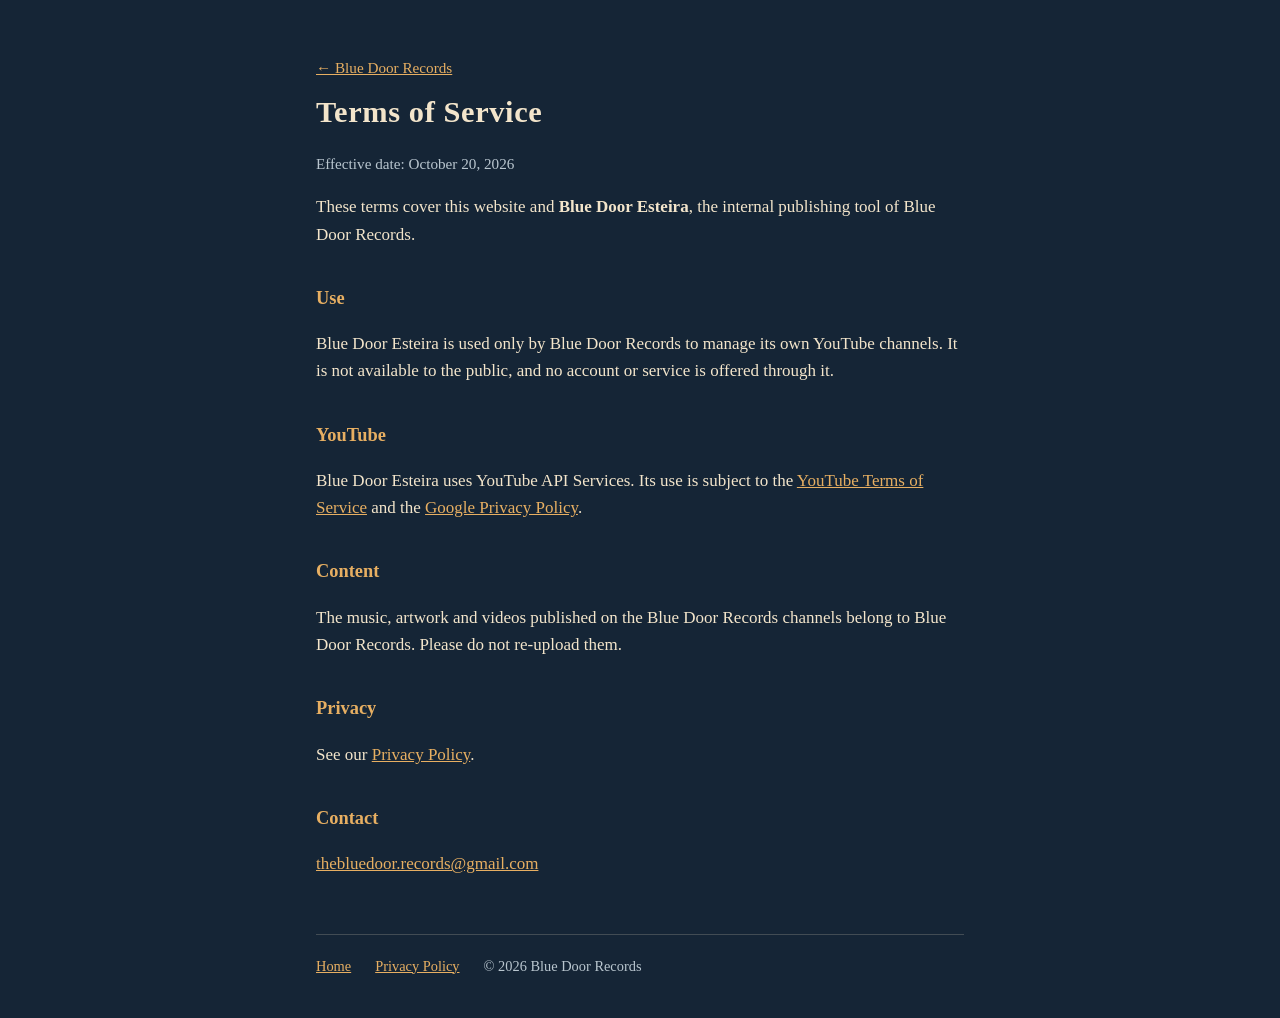
==== terms.html @ 4ccf34dd "Blue Door Records site: home, privacy policy and terms" ====
<!doctype html>
<html lang="en">
<head>
<meta charset="utf-8">
<meta name="viewport" content="width=device-width, initial-scale=1">
<title>Terms of Service · Blue Door Records</title>
<link rel="icon" href="logo.png">
<link rel="stylesheet" href="style.css">
</head>
<body>
<main class="wrap doc">
  <p class="back"><a href="index.html">← Blue Door Records</a></p>
  <h1>Terms of Service</h1>
  <p class="meta">Effective date: October 20, 2026</p>

  <p>These terms cover this website and <strong>Blue Door Esteira</strong>, the internal publishing tool of Blue Door Records.</p>

  <h2>Use</h2>
  <p>Blue Door Esteira is used only by Blue Door Records to manage its own YouTube channels. It is not available to the public, and no account or service is offered through it.</p>

  <h2>YouTube</h2>
  <p>Blue Door Esteira uses YouTube API Services. Its use is subject to the <a href="https://www.youtube.com/t/terms">YouTube Terms of Service</a> and the <a href="https://policies.google.com/privacy">Google Privacy Policy</a>.</p>

  <h2>Content</h2>
  <p>The music, artwork and videos published on the Blue Door Records channels belong to Blue Door Records. Please do not re-upload them.</p>

  <h2>Privacy</h2>
  <p>See our <a href="privacy.html">Privacy Policy</a>.</p>

  <h2>Contact</h2>
  <p><a href="mailto:thebluedoor.records@gmail.com">thebluedoor.records@gmail.com</a></p>

  <footer>
    <a href="index.html">Home</a>
    <a href="privacy.html">Privacy Policy</a>
    <span>© 2026 Blue Door Records</span>
  </footer>
</main>
</body>
</html>
---- style.css ----
:root {
  --noite: #152536;
  --porta: #427D96;
  --ambar: #E7AF62;
  --creme: #F3E5CB;
  --texto: #F3E5CB;
  --suave: #b9c6cf;
}

* { box-sizing: border-box; }

body {
  margin: 0;
  background: var(--noite);
  color: var(--texto);
  font: 17px/1.6 Georgia, "Palatino Linotype", Palatino, serif;
}

.wrap {
  max-width: 680px;
  margin: 0 auto;
  padding: 56px 16px 40px;
}

.hero { text-align: center; margin-bottom: 48px; }
.logo { width: 160px; height: 160px; border-radius: 50%; }
h1 { font-size: 2.2rem; margin: 20px 0 8px; letter-spacing: .02em; }
.doc h1 { font-size: 1.9rem; margin-top: 8px; }
h2 { color: var(--ambar); font-size: 1.15rem; margin: 36px 0 8px; }
.lede { color: var(--suave); font-size: 1.1rem; }
.meta { color: var(--suave); font-size: .95rem; }

a { color: var(--ambar); }
a:hover { color: var(--creme); }

.channels { list-style: none; padding: 0; margin: 0; }
.channels li {
  border-left: 3px solid var(--porta);
  padding: 8px 0 8px 16px;
  margin-bottom: 16px;
}
.channels a { font-size: 1.15rem; font-weight: bold; }
.channels span { display: block; color: var(--suave); }

.back { margin: 0; font-size: .95rem; }

footer {
  margin-top: 56px;
  padding-top: 20px;
  border-top: 1px solid rgba(243, 229, 203, .2);
  display: flex;
  flex-wrap: wrap;
  gap: 8px 24px;
  font-size: .9rem;
  color: var(--suave);
}
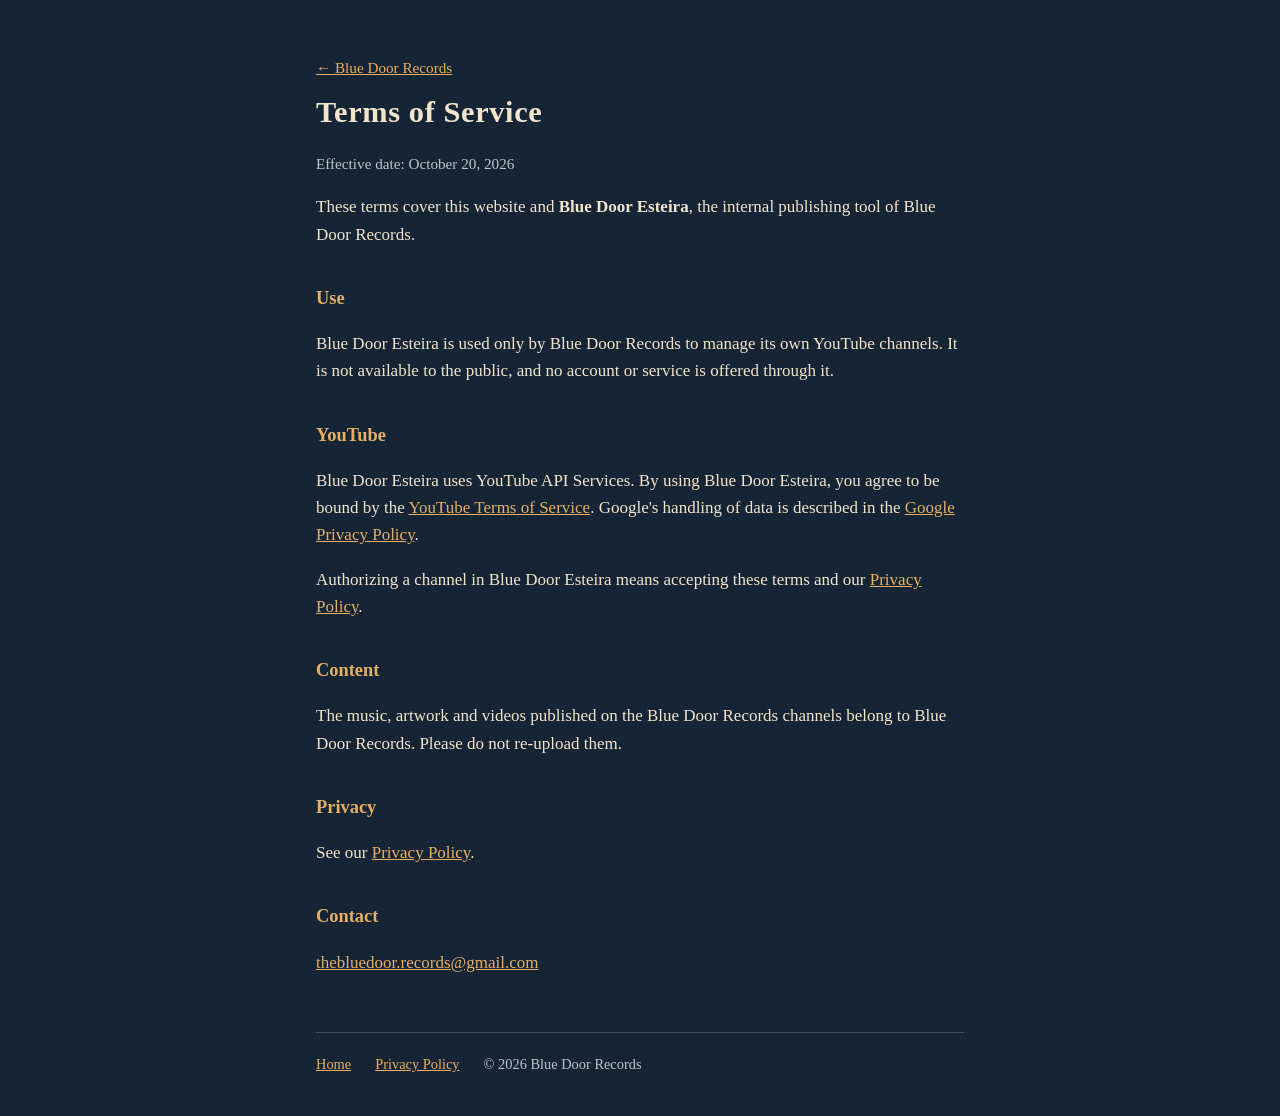
==== commit 56c4c81c: "Privacy and terms: features enabled one at a time, comments, retention and acceptance" ====
--- a/terms.html
+++ b/terms.html
@@ -19,7 +19,8 @@
   <p>Blue Door Esteira is used only by Blue Door Records to manage its own YouTube channels. It is not available to the public, and no account or service is offered through it.</p>
 
   <h2>YouTube</h2>
-  <p>Blue Door Esteira uses YouTube API Services. Its use is subject to the <a href="https://www.youtube.com/t/terms">YouTube Terms of Service</a> and the <a href="https://policies.google.com/privacy">Google Privacy Policy</a>.</p>
+  <p>Blue Door Esteira uses YouTube API Services. By using Blue Door Esteira, you agree to be bound by the <a href="https://www.youtube.com/t/terms">YouTube Terms of Service</a>. Google's handling of data is described in the <a href="https://policies.google.com/privacy">Google Privacy Policy</a>.</p>
+  <p>Authorizing a channel in Blue Door Esteira means accepting these terms and our <a href="privacy.html">Privacy Policy</a>.</p>
 
   <h2>Content</h2>
   <p>The music, artwork and videos published on the Blue Door Records channels belong to Blue Door Records. Please do not re-upload them.</p>
